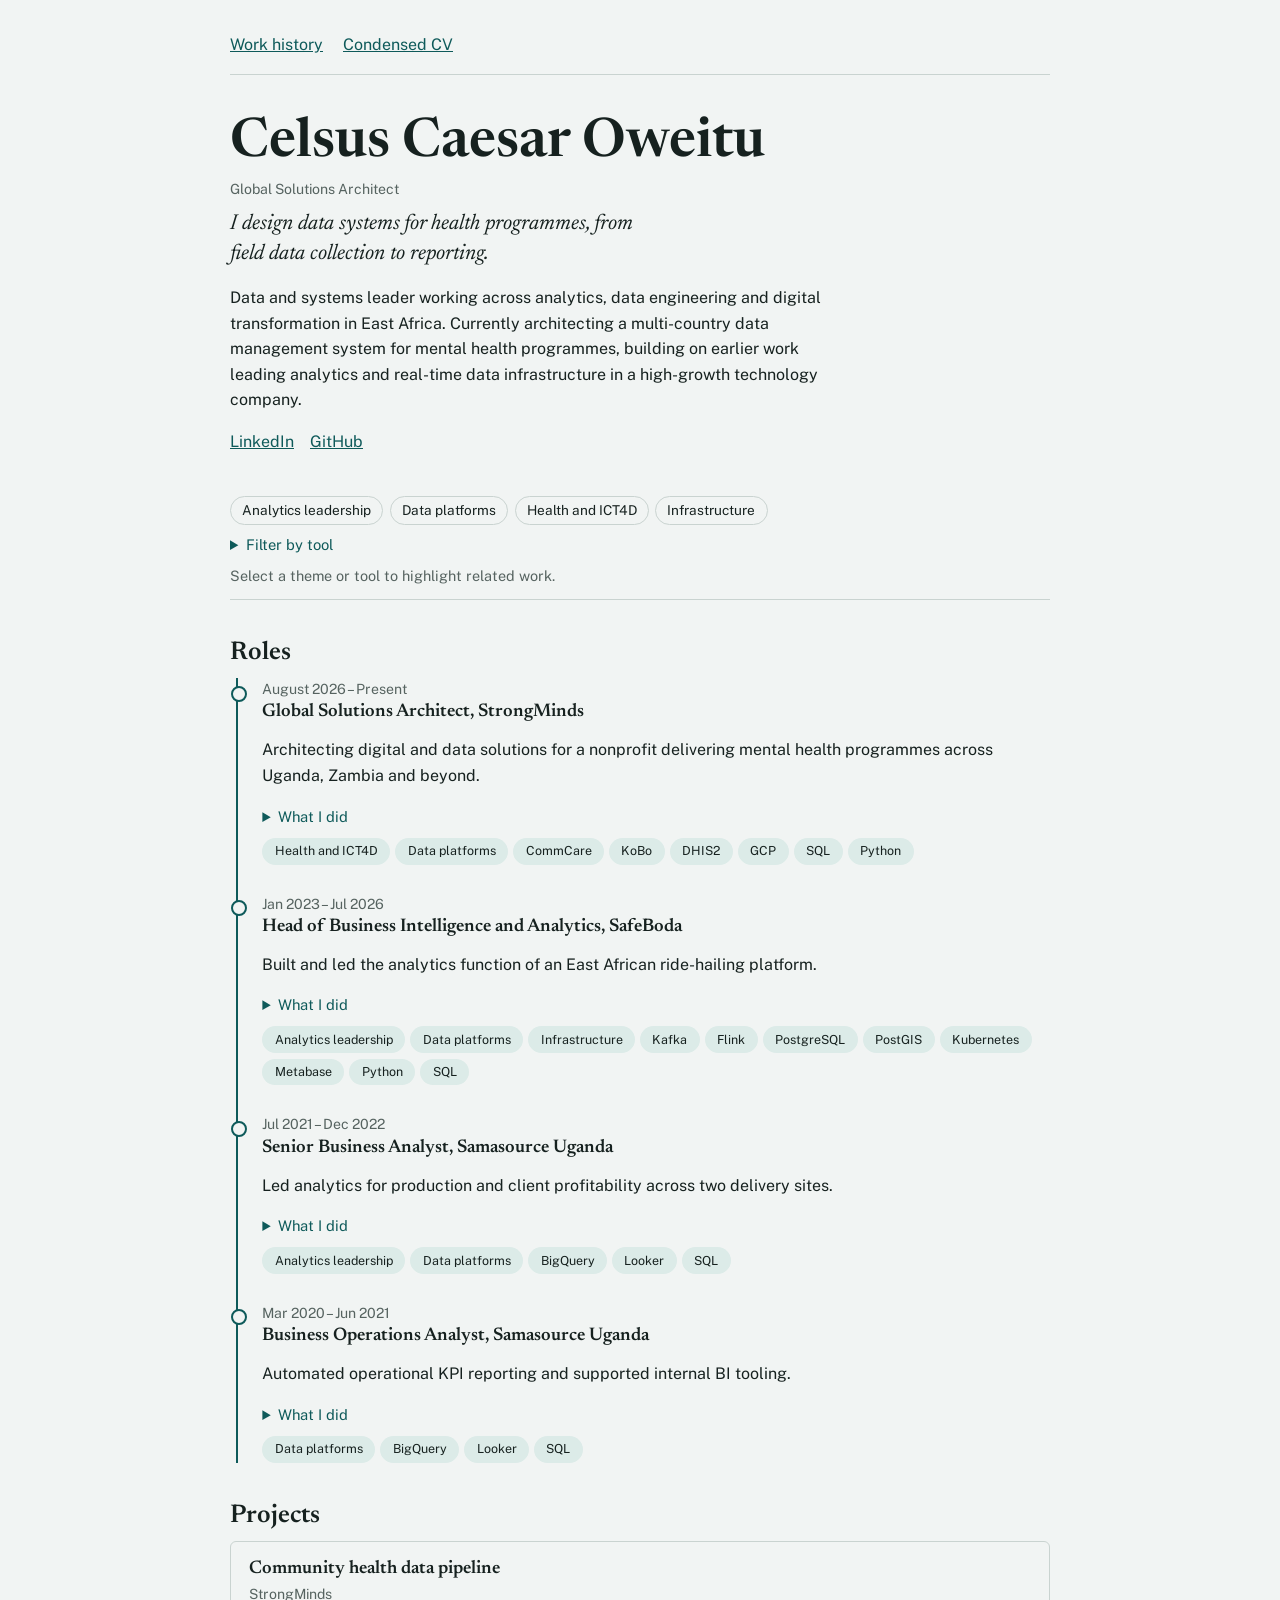
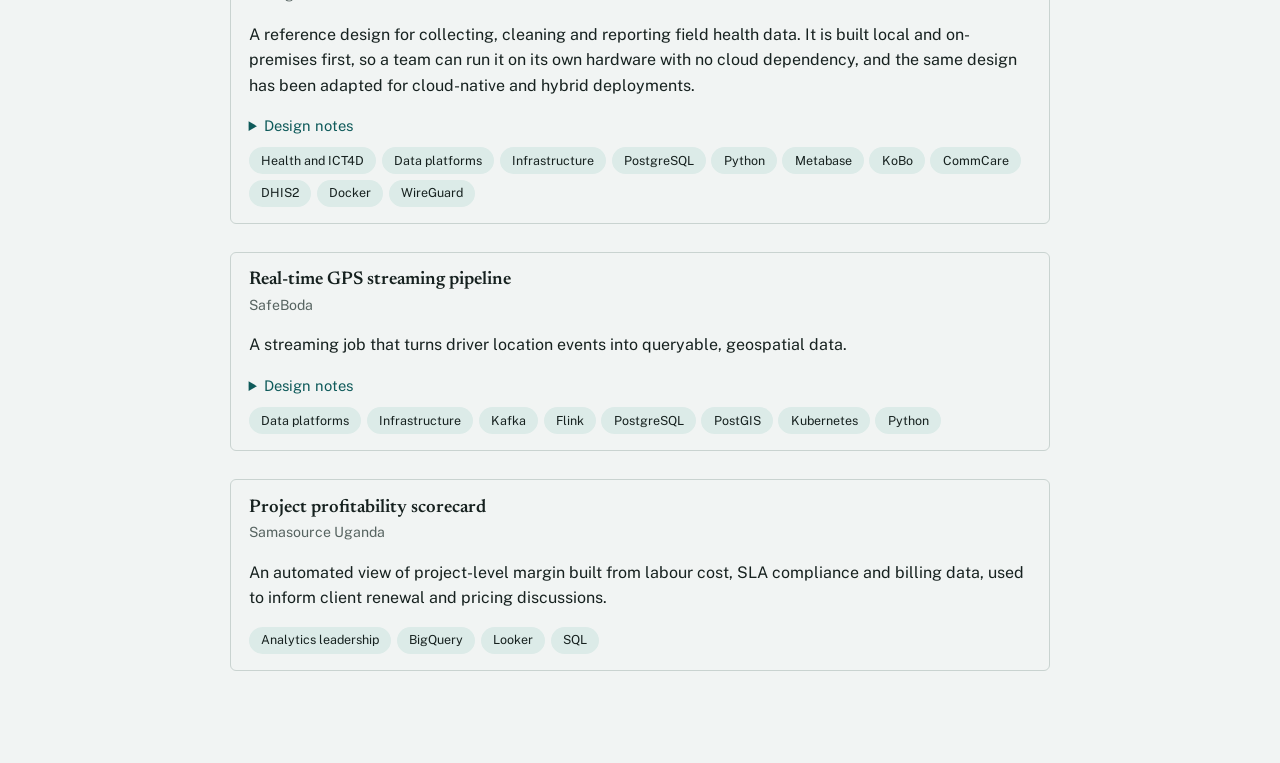
==== index.html @ d7d7f6d2 "Added CV and JS renderer" ====
<!DOCTYPE html>
<html lang="en"><head><meta charset="utf-8">
<meta name="viewport" content="width=device-width, initial-scale=1">
<title>Celsus Caesar Oweitu | Work history</title>
<link rel="preconnect" href="https://fonts.googleapis.com"><link rel="preconnect" href="https://fonts.gstatic.com" crossorigin>
<link href="https://fonts.googleapis.com/css2?family=Newsreader:ital,wght@0,600;1,400&family=Public+Sans:wght@400;600&display=swap" rel="stylesheet">
<link rel="stylesheet" href="style.css"></head>
<body><div class="wrap">
<nav><a href="index.html">Work history</a><a href="cv.html">Condensed CV</a></nav>
<header class="hero">
  <h1 id="name"></h1><p id="role" class="when"></p>
  <p class="lede" id="tagline"></p><p id="summary"></p>
  <div class="links" id="links"></div>
</header>
<section class="filters" aria-label="Filter work history">
  <div class="group" id="themes"></div>
  <details><summary>Filter by tool</summary><div class="group" id="tools"></div></details>
  <p id="status"></p><button id="clear" hidden>Clear filter</button>
</section>
<h2>Roles</h2><div id="timeline"></div>
<h2>Projects</h2><div id="projects"></div>
</div><script src="data.js"></script><script src="app.js"></script></body></html>
---- style.css ----
:root{--paper:#f1f4f3;--ink:#16211f;--mute:#566360;--line:#c9d3d0;--accent:#0e5a5a;--tint:#dcebe8;--font:"Public Sans",system-ui,sans-serif;--head:"Newsreader",Georgia,serif}
@media(prefers-color-scheme:dark){:root{--paper:#121a19;--ink:#e6eeec;--mute:#9db0ac;--line:#2c3b38;--accent:#6fd0c4;--tint:#1d2e2c}}
*{box-sizing:border-box}
body{margin:0;background:var(--paper);color:var(--ink);font:16px/1.6 var(--font)}
a{color:var(--accent)}
.wrap{max-width:860px;margin:0 auto;padding:2rem 1.25rem 4rem}
nav{display:flex;gap:1.25rem;padding-bottom:1rem;border-bottom:1px solid var(--line)}
header.hero{padding:2.5rem 0 1.5rem}
h1{font:600 clamp(2.2rem,6vw,3.4rem)/1.05 var(--head);margin:0 0 .4rem}
.hero .lede{font:italic 1.35rem/1.4 var(--head);max-width:34ch;margin:.5rem 0 1rem}
.hero p{max-width:62ch}
.links{display:flex;gap:1rem}
h2{font:600 1.6rem var(--head);margin:2.5rem 0 .75rem}
h3{font:600 1.15rem var(--head);margin:.1rem 0 .3rem}
.filters{position:sticky;top:0;background:var(--paper);padding:.75rem 0;border-bottom:1px solid var(--line);z-index:2}
.filters .group{display:flex;flex-wrap:wrap;gap:.4rem;margin:.35rem 0}
.chip{font:inherit;font-size:.85rem;padding:.15rem .7rem;border:1px solid var(--line);border-radius:99px;background:transparent;color:var(--ink);cursor:pointer}
.chip:hover{border-color:var(--accent)}
.chip.on{background:var(--accent);border-color:var(--accent);color:var(--paper)}
.chip:focus-visible,summary:focus-visible,a:focus-visible{outline:2px solid var(--accent);outline-offset:2px}
#status{font-size:.9rem;color:var(--mute);margin:.25rem 0 0}
#clear{font:inherit;font-size:.85rem;background:none;border:0;color:var(--accent);cursor:pointer;text-decoration:underline}
#timeline{border-left:2px solid var(--accent);margin-left:.4rem;padding-left:1.5rem}
.role,.proj{position:relative;margin-bottom:1.75rem;transition:opacity .2s}
.role::before{content:"";position:absolute;left:calc(-1.5rem - 7px);top:.45rem;width:12px;height:12px;border-radius:50%;background:var(--paper);border:2px solid var(--accent)}
.dim{opacity:.28}
.when{font-size:.88rem;color:var(--mute);margin:0}
.proj{padding:1rem 1.1rem;border:1px solid var(--line);border-radius:6px}
details{margin:.5rem 0}
summary{cursor:pointer;color:var(--accent);font-size:.92rem}
.tags{display:flex;flex-wrap:wrap;gap:.35rem;margin-top:.6rem}
.tags .chip{font-size:.78rem;background:var(--tint);border-color:transparent}
.tags .chip.on{background:var(--accent)}
li{margin:.25rem 0}
@media(prefers-reduced-motion:reduce){*{transition:none!important}}

/* CV page: A4, Arial, justified, ruled header */
.cv{font-family:Arial,Helvetica,sans-serif;font-size:10pt;line-height:1.4;text-align:justify;max-width:190mm;margin:0 auto;padding:1.5rem 1rem}
.cv header{border-bottom:1.5px solid var(--ink);padding-bottom:.4rem;margin-bottom:.6rem}
.cv h1{font:700 20pt Arial,sans-serif;margin:0}
.cv h2{font:700 11pt Arial,sans-serif;margin:.9rem 0 .25rem;border-bottom:1px solid var(--line)}
.cv #cv-title{margin:0;font-size:11pt}
.cv ul{margin:.15rem 0 .4rem;padding-left:1.1rem}
.cv li{margin:.1rem 0}
.cv .row{display:flex;justify-content:space-between}
.cv .bar{display:flex;justify-content:space-between;align-items:center}
@media print{
  @page{size:A4;margin:10mm}
  body{background:#fff;color:#000}
  .cv{padding:0;max-width:none}.noprint{display:none}
  a{color:#000;text-decoration:none}
}
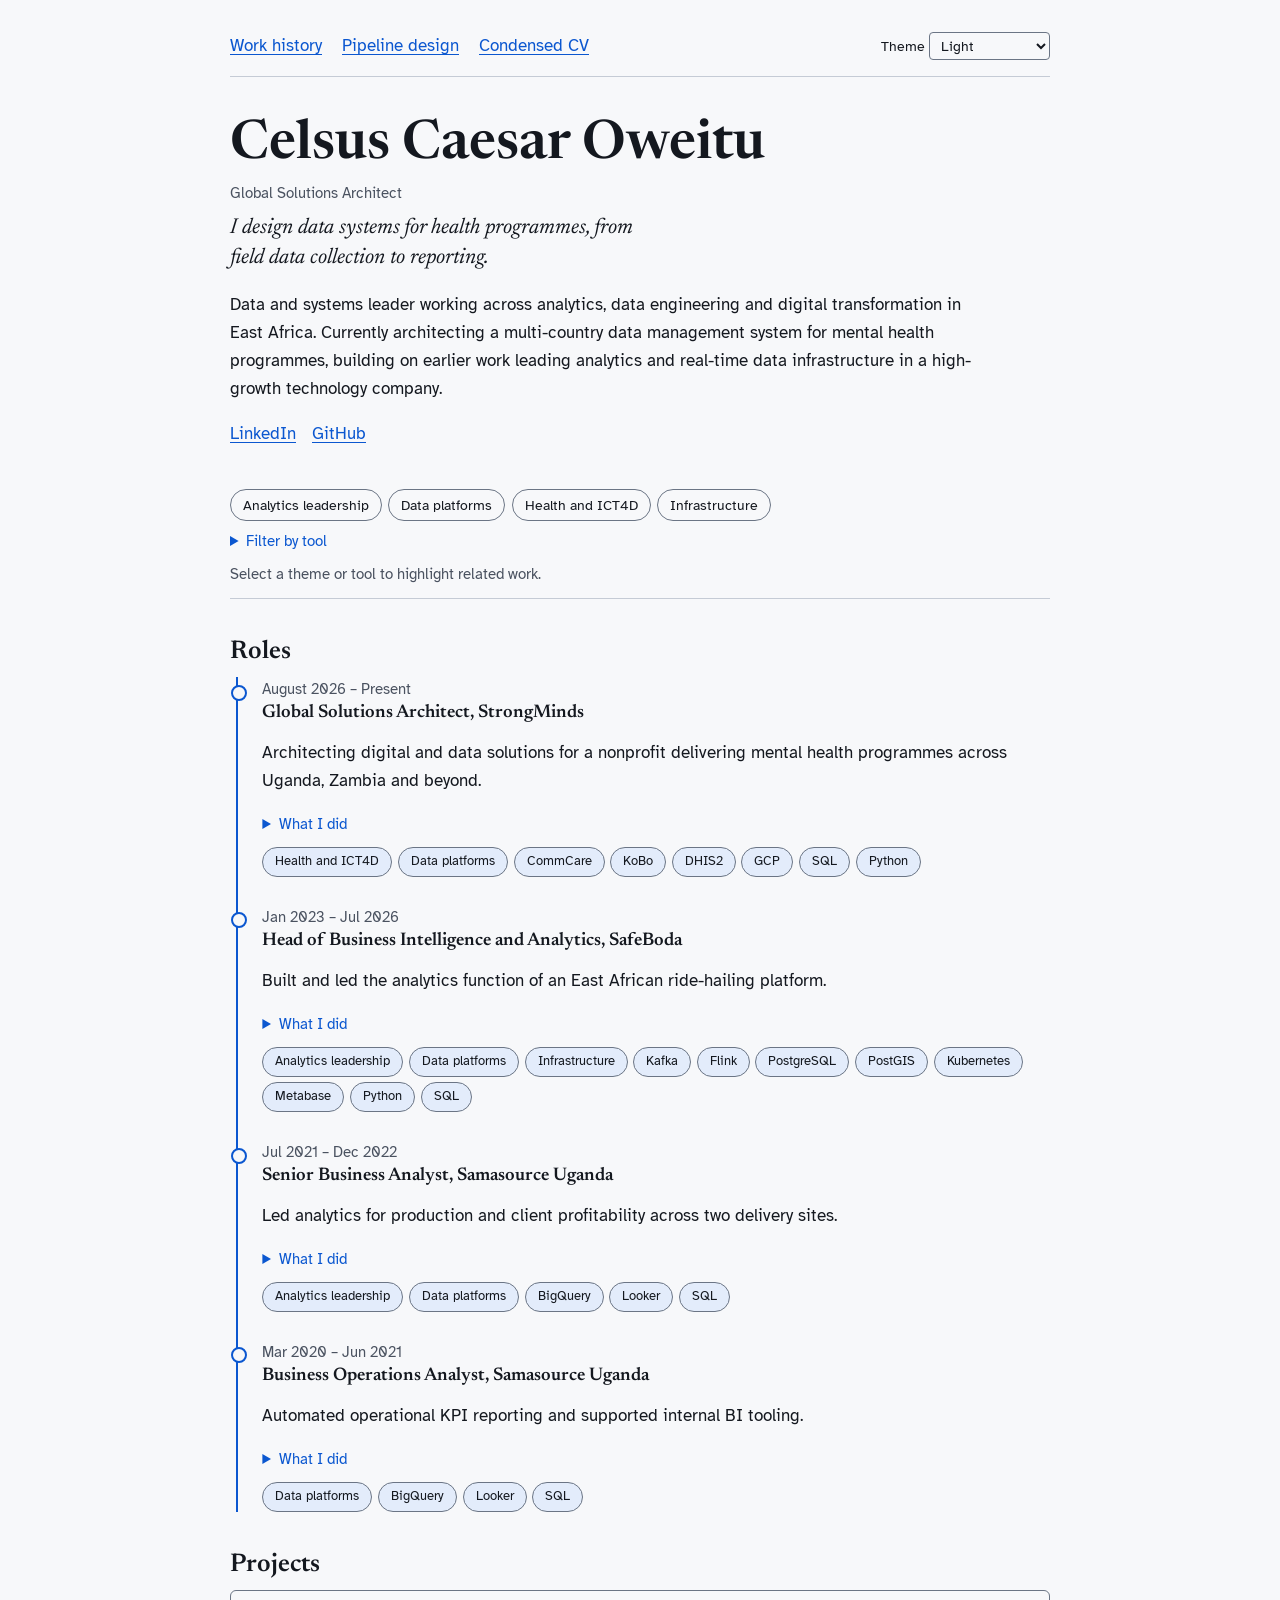
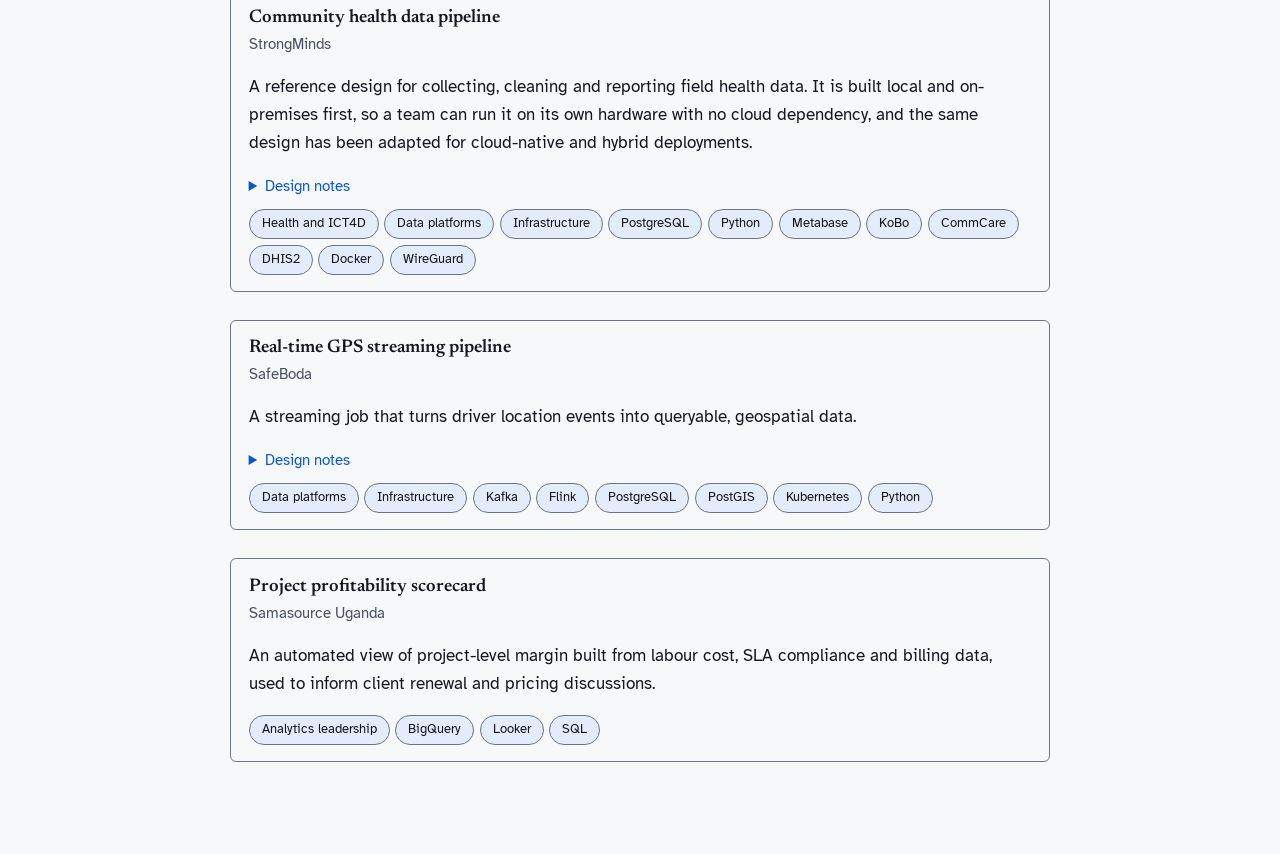
==== commit 9c3d646d: "Updating theme and adding portfolio project description" ====
--- a/index.html
+++ b/index.html
@@ -3,11 +3,11 @@
 <meta name="viewport" content="width=device-width, initial-scale=1">
 <title>Celsus Caesar Oweitu | Work history</title>
 <link rel="preconnect" href="https://fonts.googleapis.com"><link rel="preconnect" href="https://fonts.gstatic.com" crossorigin>
-<link href="https://fonts.googleapis.com/css2?family=Newsreader:ital,wght@0,600;1,400&family=Public+Sans:wght@400;600&display=swap" rel="stylesheet">
-<link rel="stylesheet" href="style.css"></head>
-<body><div class="wrap">
-<nav><a href="index.html">Work history</a><a href="cv.html">Condensed CV</a></nav>
-<header class="hero">
+<link href="https://fonts.googleapis.com/css2?family=Atkinson+Hyperlegible:ital,wght@0,400;0,700;1,400&family=Newsreader:ital,wght@0,600;1,400&display=swap" rel="stylesheet">
+<link rel="stylesheet" href="style.css"><script src="theme.js"></script></head>
+<body><a class="skip" href="#main">Skip to content</a><div class="wrap">
+<nav><a href="index.html">Work history</a><a href="pipeline.html">Pipeline design</a><a href="cv.html">Condensed CV</a></nav>
+<header class="hero" id="main" tabindex="-1">
   <h1 id="name"></h1><p id="role" class="when"></p>
   <p class="lede" id="tagline"></p><p id="summary"></p>
   <div class="links" id="links"></div>
@@ -15,7 +15,7 @@
 <section class="filters" aria-label="Filter work history">
   <div class="group" id="themes"></div>
   <details><summary>Filter by tool</summary><div class="group" id="tools"></div></details>
-  <p id="status"></p><button id="clear" hidden>Clear filter</button>
+  <p id="status" aria-live="polite"></p><button id="clear" hidden>Clear filter</button>
 </section>
 <h2>Roles</h2><div id="timeline"></div>
 <h2>Projects</h2><div id="projects"></div>
--- a/style.css
+++ b/style.css
@@ -1,52 +1,78 @@
-:root{--paper:#f1f4f3;--ink:#16211f;--mute:#566360;--line:#c9d3d0;--accent:#0e5a5a;--tint:#dcebe8;--font:"Public Sans",system-ui,sans-serif;--head:"Newsreader",Georgia,serif}
-@media(prefers-color-scheme:dark){:root{--paper:#121a19;--ink:#e6eeec;--mute:#9db0ac;--line:#2c3b38;--accent:#6fd0c4;--tint:#1d2e2c}}
+/* Themes. Contrast ratios checked against WCAG: text 7:1 or better, links and controls 4.5:1 or better, borders 3:1 or better. */
+:root,html[data-theme="light"]{color-scheme:light;--paper:#f7f8fa;--ink:#14181f;--mute:#4a5260;--line:#c5cbd5;--edge:#6b7585;--accent:#0b57d0;--tint:#e3ecfb;--onaccent:#ffffff}
+html[data-theme="dark"]{color-scheme:dark;--paper:#16181d;--ink:#eceff4;--mute:#a9b2c0;--line:#343a46;--edge:#7d8799;--accent:#8ab4ff;--tint:#232a38;--onaccent:#0b1220}
+html[data-theme="contrast"]{color-scheme:light;--paper:#ffffff;--ink:#000000;--mute:#1a1a1a;--line:#000000;--edge:#000000;--accent:#0a0acf;--tint:#e8e8ff;--onaccent:#ffffff}
+html[data-theme="forest"]{color-scheme:dark;--paper:#121a19;--ink:#e6eeec;--mute:#9db0ac;--line:#2c3b38;--edge:#6f8a85;--accent:#6fd0c4;--tint:#1d2e2c;--onaccent:#121a19}
+:root{--font:"Atkinson Hyperlegible",system-ui,sans-serif;--head:"Newsreader",Georgia,serif}
+
 *{box-sizing:border-box}
-body{margin:0;background:var(--paper);color:var(--ink);font:16px/1.6 var(--font)}
-a{color:var(--accent)}
+body{margin:0;background:var(--paper);color:var(--ink);font:17px/1.65 var(--font)}
+a{color:var(--accent);text-decoration:underline;text-underline-offset:.2em}
+p,li{max-width:68ch}
 .wrap{max-width:860px;margin:0 auto;padding:2rem 1.25rem 4rem}
-nav{display:flex;gap:1.25rem;padding-bottom:1rem;border-bottom:1px solid var(--line)}
+nav{display:flex;flex-wrap:wrap;align-items:center;gap:.5rem 1.25rem;padding-bottom:1rem;border-bottom:1px solid var(--line)}
+.theme-pick{margin-left:auto;font-size:.9rem}
+select{font:inherit;color:var(--ink);background:var(--paper);border:1px solid var(--edge);border-radius:4px;padding:.2rem .4rem}
+.skip{position:absolute;left:-999px;top:0}
+.skip:focus{left:1rem;top:1rem;background:var(--paper);color:var(--ink);padding:.5rem .8rem;border:2px solid var(--accent);z-index:9}
 header.hero{padding:2.5rem 0 1.5rem}
 h1{font:600 clamp(2.2rem,6vw,3.4rem)/1.05 var(--head);margin:0 0 .4rem}
 .hero .lede{font:italic 1.35rem/1.4 var(--head);max-width:34ch;margin:.5rem 0 1rem}
-.hero p{max-width:62ch}
 .links{display:flex;gap:1rem}
 h2{font:600 1.6rem var(--head);margin:2.5rem 0 .75rem}
 h3{font:600 1.15rem var(--head);margin:.1rem 0 .3rem}
-.filters{position:sticky;top:0;background:var(--paper);padding:.75rem 0;border-bottom:1px solid var(--line);z-index:2}
+.filters{background:var(--paper);padding:.75rem 0;border-bottom:1px solid var(--line)}
+@media (min-width:900px) and (min-height:650px){.filters{position:sticky;top:0;z-index:2}}
 .filters .group{display:flex;flex-wrap:wrap;gap:.4rem;margin:.35rem 0}
-.chip{font:inherit;font-size:.85rem;padding:.15rem .7rem;border:1px solid var(--line);border-radius:99px;background:transparent;color:var(--ink);cursor:pointer}
-.chip:hover{border-color:var(--accent)}
-.chip.on{background:var(--accent);border-color:var(--accent);color:var(--paper)}
-.chip:focus-visible,summary:focus-visible,a:focus-visible{outline:2px solid var(--accent);outline-offset:2px}
-#status{font-size:.9rem;color:var(--mute);margin:.25rem 0 0}
-#clear{font:inherit;font-size:.85rem;background:none;border:0;color:var(--accent);cursor:pointer;text-decoration:underline}
+.chip{font:inherit;font-size:.88rem;padding:.2rem .75rem;border:1px solid var(--edge);border-radius:99px;background:transparent;color:var(--ink);cursor:pointer}
+.chip:hover{border-color:var(--accent);border-width:2px;padding:calc(.2rem - 1px) calc(.75rem - 1px)}
+.chip.on{background:var(--accent);border-color:var(--accent);color:var(--onaccent);font-weight:700}
+.chip.on::before{content:"\2713\00a0"}
+:focus-visible{outline:3px solid var(--accent);outline-offset:2px}
+#status{font-size:.92rem;color:var(--mute);margin:.25rem 0 0}
+#clear{font:inherit;font-size:.9rem;background:none;border:0;color:var(--accent);cursor:pointer;text-decoration:underline;padding:0}
 #timeline{border-left:2px solid var(--accent);margin-left:.4rem;padding-left:1.5rem}
-.role,.proj{position:relative;margin-bottom:1.75rem;transition:opacity .2s}
+.role,.proj{position:relative;margin-bottom:1.75rem}
 .role::before{content:"";position:absolute;left:calc(-1.5rem - 7px);top:.45rem;width:12px;height:12px;border-radius:50%;background:var(--paper);border:2px solid var(--accent)}
-.dim{opacity:.28}
-.when{font-size:.88rem;color:var(--mute);margin:0}
-.proj{padding:1rem 1.1rem;border:1px solid var(--line);border-radius:6px}
+.dim{opacity:.72}
+.dim .when{color:var(--ink)}
+.nomatch{font-size:.88rem;font-style:italic;color:var(--ink);margin:.2rem 0}
+.when{font-size:.92rem;color:var(--mute);margin:0}
+.proj{padding:1rem 1.1rem;border:1px solid var(--edge);border-radius:6px}
 details{margin:.5rem 0}
-summary{cursor:pointer;color:var(--accent);font-size:.92rem}
+summary{cursor:pointer;color:var(--accent);font-size:.95rem}
 .tags{display:flex;flex-wrap:wrap;gap:.35rem;margin-top:.6rem}
-.tags .chip{font-size:.78rem;background:var(--tint);border-color:transparent}
+.tags .chip{font-size:.82rem;background:var(--tint)}
 .tags .chip.on{background:var(--accent)}
 li{margin:.25rem 0}
-@media(prefers-reduced-motion:reduce){*{transition:none!important}}
+@media(prefers-reduced-motion:reduce){*{transition:none!important;scroll-behavior:auto!important}}
+
+/* Pipeline page */
+.diagram{margin:1rem 0;padding:0}
+.diagram svg{width:100%;height:auto;display:block}
+.diagram figcaption{font-size:.92rem;color:var(--mute);margin-top:.4rem}
+.scroll{overflow-x:auto}
+table{border-collapse:collapse;width:100%;font-size:.97rem}
+th,td{text-align:left;vertical-align:top;padding:.6rem .75rem;border-bottom:1px solid var(--edge)}
+th{font-weight:700;border-bottom:2px solid var(--accent)}
+td:first-child{font-weight:700;white-space:nowrap}
+ol{padding-left:1.3rem}
 
 /* CV page: A4, Arial, justified, ruled header */
 .cv{font-family:Arial,Helvetica,sans-serif;font-size:10pt;line-height:1.4;text-align:justify;max-width:190mm;margin:0 auto;padding:1.5rem 1rem}
+.cv p,.cv li{max-width:none}
 .cv header{border-bottom:1.5px solid var(--ink);padding-bottom:.4rem;margin-bottom:.6rem}
 .cv h1{font:700 20pt Arial,sans-serif;margin:0}
-.cv h2{font:700 11pt Arial,sans-serif;margin:.9rem 0 .25rem;border-bottom:1px solid var(--line)}
+.cv h2{font:700 11pt Arial,sans-serif;margin:.9rem 0 .25rem;border-bottom:1px solid var(--edge)}
 .cv #cv-title{margin:0;font-size:11pt}
 .cv ul{margin:.15rem 0 .4rem;padding-left:1.1rem}
 .cv li{margin:.1rem 0}
 .cv .row{display:flex;justify-content:space-between}
-.cv .bar{display:flex;justify-content:space-between;align-items:center}
+.cv .bar{display:flex;justify-content:space-between;align-items:center;flex-wrap:wrap;gap:.5rem}
+.cv nav{border:0;padding:0}
 @media print{
   @page{size:A4;margin:10mm}
-  body{background:#fff;color:#000}
-  .cv{padding:0;max-width:none}.noprint{display:none}
+  html[data-theme] body{background:#fff;color:#000}
+  .cv{padding:0;max-width:none;color:#000}.cv header{border-color:#000}.cv h2{border-color:#999}.noprint{display:none}
   a{color:#000;text-decoration:none}
 }
